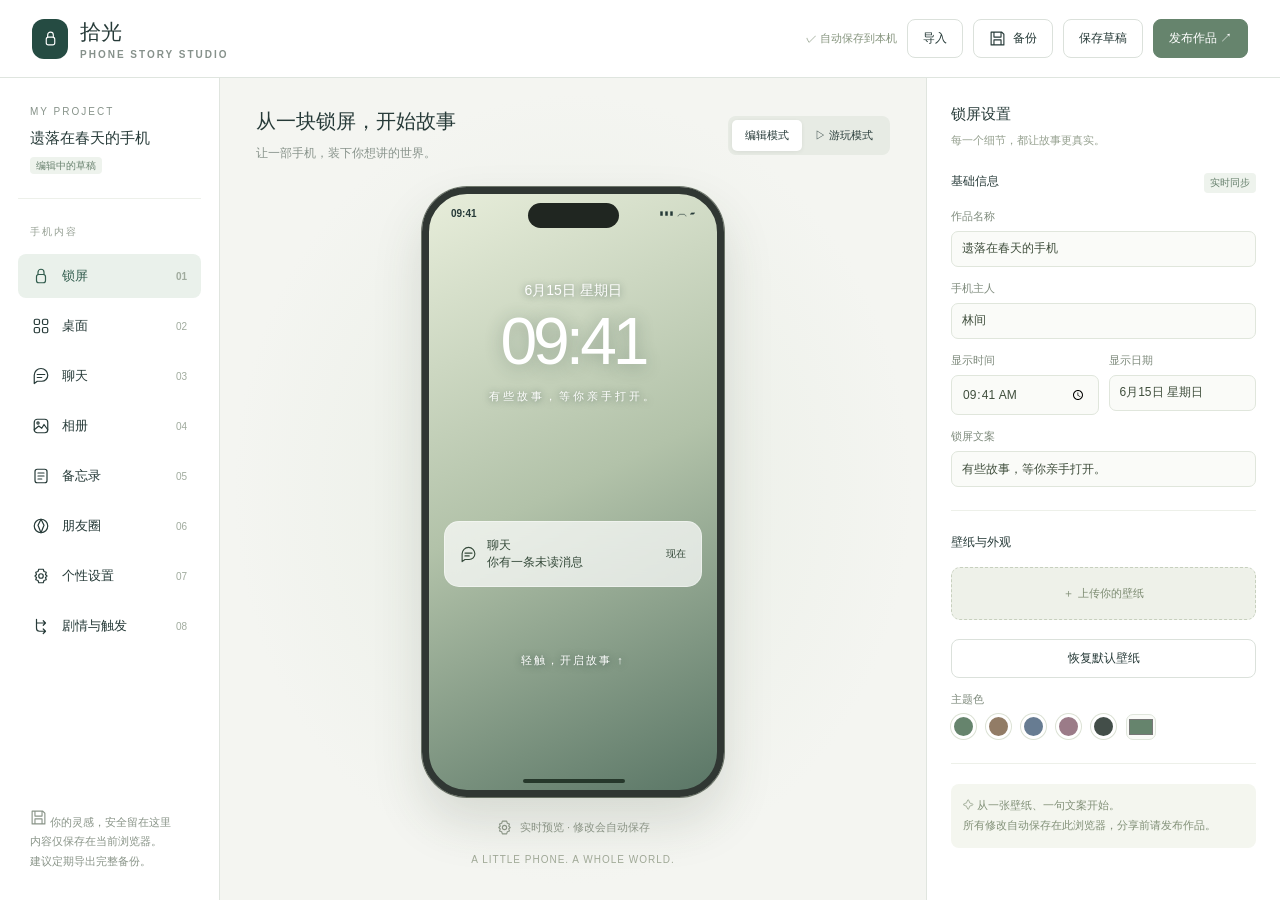
==== index.html @ 06dfac52 "Build Shiguang interactive phone story studio" ====
<!doctype html><html lang="zh-CN"><head><meta charset="UTF-8"><meta name="viewport" content="width=device-width,initial-scale=1"><title>拾光 · 手机故事工作室</title><link rel="stylesheet" href="style.css"></head><body><div id="root"></div><script src="app.js"></script></body></html>
---- style.css ----
:root{font-family:Inter,-apple-system,BlinkMacSystemFont,"Segoe UI","PingFang SC",sans-serif;color:#263a38;background:#f5f6f3;font-synthesis:none}*{box-sizing:border-box}body{margin:0}button,input,textarea,select{font:inherit}button{cursor:pointer;border:0;background:none;color:inherit}button:focus-visible,input:focus,textarea:focus,select:focus{outline:2px solid #599184;outline-offset:3px}header{height:78px;border-bottom:1px solid #dfe5df;background:#fff;display:flex;align-items:center;justify-content:space-between;padding:0 32px}.brand{display:flex;gap:12px;align-items:center;font-weight:700;font-size:21px}.logo{background:#254b42;color:#fff;width:36px;height:40px;border-radius:12px;display:grid;place-items:center}.brand small{font-size:10px;letter-spacing:2px;display:block;color:#86918b;margin-top:3px}.actions{display:flex;gap:10px;align-items:center}.btn{border:1px solid #dbe1db;border-radius:8px;background:#fff;padding:10px 15px;font-size:12px;display:inline-flex;gap:7px;align-items:center}.primary{background:#2e594e;color:white;border-color:#2e594e}.muted{color:#89948c;font-size:12px}.shell{display:grid;grid-template-columns:220px 1fr 354px;min-height:calc(100vh - 78px)}aside{background:#fff;border-right:1px solid #e0e5df;padding:28px 18px;display:flex;flex-direction:column}.project{padding:0 12px 25px;border-bottom:1px solid #edf0ea}.eyebrow{font-size:10px;letter-spacing:2px;color:#87938a;text-transform:uppercase}.project h3{font-size:15px;margin:12px 0 7px}.tag{font-size:10px;background:#eef3ed;color:#67806d;border-radius:4px;padding:3px 6px}.navtitle{font-size:10px;color:#96a094;letter-spacing:2px;margin:26px 12px 12px}.nav{display:flex;align-items:center;gap:12px;width:100%;text-align:left;padding:13px 14px;border-radius:8px;margin:3px 0;font-size:13px}.nav.active{background:#eaf1eb;color:#315c4d;font-weight:600}.nav svg{width:18px;height:18px}.nav span:last-child{margin-left:auto;font-size:10px;color:#a0ab9e}.storage{margin-top:auto;padding:22px 12px 0;font-size:11px;color:#899488;line-height:1.8}.stage{padding:30px 36px;background:radial-gradient(ellipse at center,#e8ede4 0, #f4f5f1 68%);display:flex;flex-direction:column;align-items:center}.stagebar{width:100%;display:flex;align-items:center;justify-content:space-between}.stagebar h1{font-size:20px;margin:0 0 8px;font-weight:600}.switch{display:flex;background:#e7ebe4;padding:4px;border-radius:8px}.switch button{font-size:11px;padding:8px 13px;border-radius:5px}.switch .active{background:white;box-shadow:0 1px 4px #0001}.phone{margin-top:25px;width:302px;height:610px;border:7px solid #303733;border-radius:45px;box-shadow:0 25px 50px #35433225,0 0 0 1px #70796d;position:relative;overflow:hidden;background:#edf1eb;flex-shrink:0}.island{position:absolute;z-index:5;top:9px;left:99px;width:91px;height:25px;background:#202621;border-radius:18px}.status{height:48px;display:flex;justify-content:space-between;padding:14px 22px;font-size:10px;font-weight:600;position:relative;z-index:3}.screen{height:calc(100% - 48px);overflow:auto;padding-bottom:24px}.homebar{position:absolute;bottom:7px;left:94px;width:102px;height:4px;background:#26382b;border-radius:4px;z-index:5}.wallpaper{background:linear-gradient(155deg,#e7edda,#b2c2a9 49%,#5a7666);background-size:cover;background-position:center}.lock{text-align:center;padding-top:40px;color:#f8faf3;text-shadow:0 2px 18px #173d3655}.lock .date{font-size:14px}.clock{font-size:66px;letter-spacing:-4px;font-weight:300;margin:3px 0}.lockquote{font-size:11px;letter-spacing:3px;margin-top:10px}.lockcard{margin:117px 15px 0;padding:15px;background:#ffffffb5;border:1px solid #ffffff66;border-radius:15px;color:#344939;text-align:left;backdrop-filter:blur(15px);text-shadow:none;font-size:12px;display:flex;gap:10px;align-items:center}.unlock{margin-top:65px;color:#fff;font-size:11px;letter-spacing:2px}.hint{margin-top:22px;font-size:11px;color:#90998b;display:flex;align-items:center;gap:7px}.editor{background:#fff;border-left:1px solid #e0e5df;padding:27px 24px;max-height:calc(100vh - 78px);overflow:auto}.editor h2{font-size:15px;margin:0 0 7px}.editor .sub{font-size:11px;color:#95a08f;line-height:1.7}.section{padding:23px 0;border-bottom:1px solid #edf0e9}.sectiontitle{font-size:12px;font-weight:600;margin-bottom:16px;display:flex;justify-content:space-between}label{display:block;font-size:11px;color:#7f8b7d;margin:14px 0 7px}input,textarea,select{width:100%;border:1px solid #e0e6dc;border-radius:7px;padding:10px;background:#fafbf8;color:#3f4e3c;font-size:12px}textarea{resize:vertical;min-height:73px}.row{display:flex;gap:10px}.row>*{min-width:0;flex:1}.upload{display:block;position:relative;background:#eef1e9;border:1px dashed #c7d0be;border-radius:9px;padding:18px;text-align:center;font-size:11px;color:#7c8b71;cursor:pointer}.upload input{position:absolute;inset:0;opacity:0;cursor:pointer}.swatches{display:flex;gap:10px}.swatch{width:25px;height:25px;border-radius:50%;border:3px solid #fff;box-shadow:0 0 0 1px #dce2d5}.tip{background:#f4f6ef;border-radius:8px;font-size:11px;line-height:1.8;padding:12px;color:#819077;margin-top:20px}.saved{font-size:11px;color:#84937c}.apphead{display:flex;align-items:center;gap:8px;padding:10px 14px 17px;border-bottom:1px solid #dce3d6;font-size:14px;font-weight:600}.apphead button{font-size:20px}.appcontent{padding:15px}.apps{display:grid;grid-template-columns:repeat(3,1fr);gap:25px 10px;padding:48px 20px}.appicon{width:51px;height:51px;background:#ffffffdd;border-radius:15px;display:grid;place-items:center;margin:0 auto 8px;box-shadow:0 3px 10px #22342215}.appicon svg{width:24px;height:24px}.appbutton{font-size:10px;color:white}.contact{display:flex;gap:11px;padding:15px 0;border-bottom:1px solid #e4e8df;text-align:left;width:100%;align-items:center}.avatar{width:37px;height:37px;border-radius:12px;background:#d1dccb;display:grid;place-items:center;object-fit:cover;flex-shrink:0;font-size:14px}.contact strong{font-size:12px;display:block;margin-bottom:5px}.contact small{font-size:10px;color:#8a9586}.messages{padding:12px}.bubble{display:flex;gap:8px;margin:16px 0;font-size:11px;align-items:flex-start}.bubble.me{flex-direction:row-reverse}.bubble p{margin:0;background:white;padding:11px;border-radius:2px 12px 12px;max-width:185px;line-height:1.7}.bubble.me p{background:#c7d8ba;border-radius:12px 2px 12px 12px}.bubble img.media{max-width:165px;border-radius:8px}.msgtime{text-align:center;font-size:9px;color:#9aa391}.card{padding:14px;background:white;border-radius:10px;margin-bottom:12px;font-size:12px;line-height:1.7;text-align:left;width:100%}.card small{color:#8e9a88;font-size:10px}.grid{display:grid;grid-template-columns:1fr 1fr;gap:7px}.photo{width:100%;aspect-ratio:1;object-fit:cover;border-radius:7px}.empty{font-size:12px;color:#87917e;text-align:center;padding:40px 10px}.item{padding:12px;background:#f6f8f2;border-radius:8px;margin:10px 0;font-size:11px;line-height:1.6}.itemtools{display:flex;justify-content:flex-end;gap:10px;margin-top:8px}.itemtools button{font-size:11px;color:#8a957d}.wide{width:100%;justify-content:center;margin-top:12px}.notice{position:fixed;bottom:25px;left:50%;transform:translateX(-50%);padding:12px 23px;border-radius:9px;background:#2b483f;color:white;font-size:12px;z-index:100;box-shadow:0 4px 20px #0002}.footer-note{font-size:10px;letter-spacing:1px;color:#a1aa98;margin-top:18px}.password{width:180px;margin:40px auto 0}.password input{text-align:center;background:#ffffffb0}.play .editor{opacity:.5;pointer-events:none}svg{width:17px;height:17px;fill:none;stroke:currentColor;stroke-width:1.6;stroke-linecap:round;stroke-linejoin:round}dialog{border:1px solid #dbe2d6;border-radius:16px;padding:25px;max-width:440px;color:#334832}dialog::backdrop{background:#122c2666}dialog p{font-size:13px;line-height:1.8}.visitor .shell{display:block}.visitor .stage{min-height:100vh}.visitor header,.visitor aside,.visitor .editor{display:none}@media(min-width:1450px){.phone{width:326px;height:654px}.island{left:111px}.homebar{left:105px}.lockcard{margin-top:140px}}@media(max-width:1100px){.shell{grid-template-columns:180px 1fr 310px}.stage{padding:25px 15px}.stagebar{gap:12px}.stagebar h1{font-size:17px}.switch button{padding:8px}.editor{padding:24px 18px}header{padding:0 20px}}@media(max-width:820px){header{height:68px;padding:0 15px}.brand{font-size:17px}.actions .secondary{display:none}.shell{grid-template-columns:1fr}.shell aside{padding:8px;display:flex;flex-direction:row;overflow:auto;border-bottom:1px solid #ddd}.project,.navtitle,.storage{display:none}.nav{width:auto;white-space:nowrap;font-size:11px;padding:10px}.nav span:last-child{display:none}.stage{padding:22px 20px}.editor{max-height:none;border-top:1px solid #ddd;padding:25px}.phone{margin-top:24px}.section{max-width:550px}.actions{gap:5px}.btn{padding:9px 11px}.saved{display:none}.footer-note{margin-bottom:10px}.play .editor{display:none}}@media(prefers-reduced-motion:no-preference){.screen{animation:appear .25s ease}@keyframes appear{from{opacity:.5;transform:translateY(4px)}to{opacity:1;transform:none}}}
.bubble.me p{background:color-mix(in srgb,var(--theme) 30%,white)}.primary{background:var(--theme,#2e594e);border-color:var(--theme,#2e594e)}
.lock .date,.lockquote,.unlock{color:#fff;text-shadow:0 1px 7px #213b3399}.clock{color:#fff;text-shadow:0 2px 18px #213b3355}
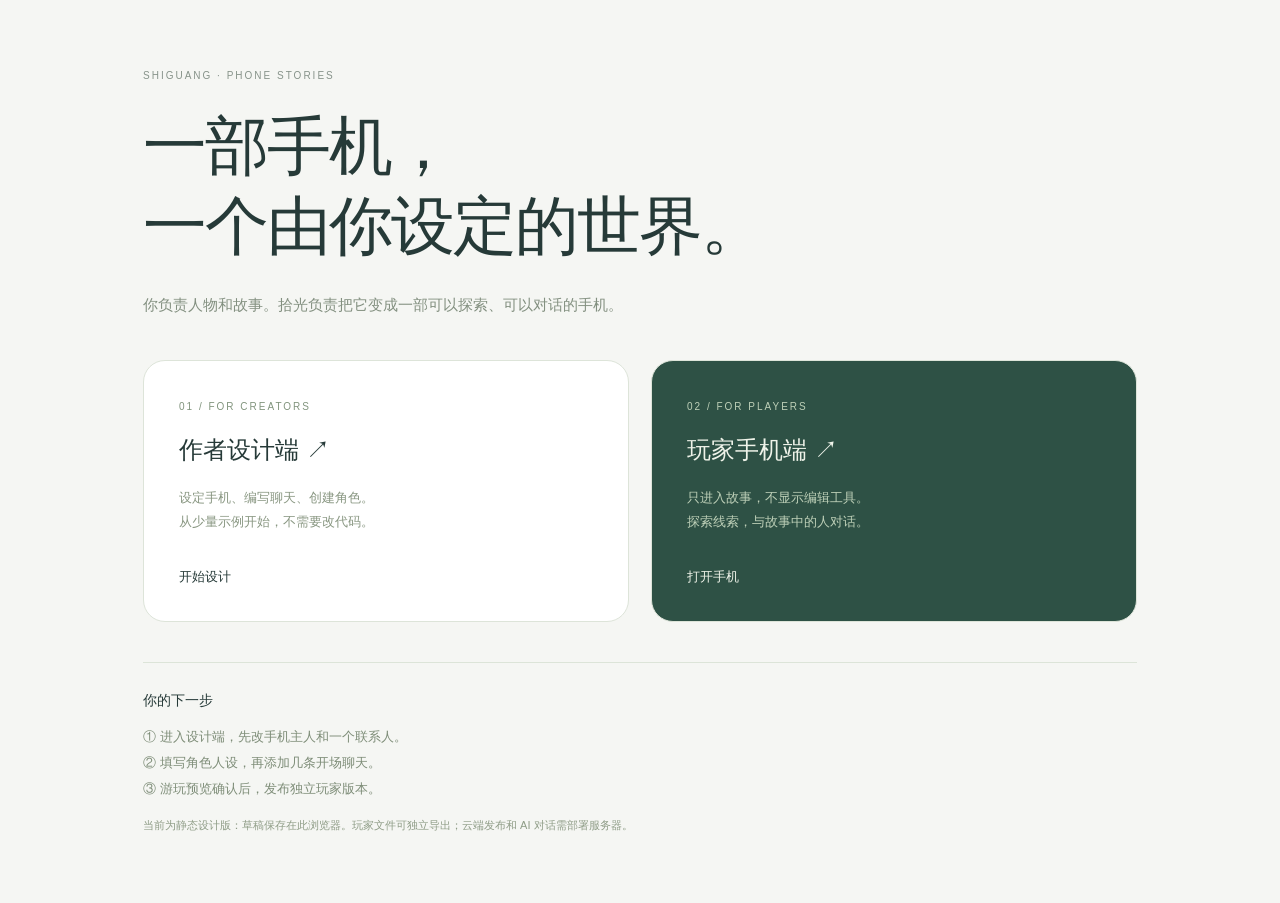
==== commit f340d22d: "Separate creator studio and player app with authenticated publishing and AI roles" ====
--- a/index.html
+++ b/index.html
@@ -1 +1 @@
-<!doctype html><html lang="zh-CN"><head><meta charset="UTF-8"><meta name="viewport" content="width=device-width,initial-scale=1"><title>拾光 · 手机故事工作室</title><link rel="stylesheet" href="style.css"></head><body><div id="root"></div><script src="app.js"></script></body></html>
+<!doctype html><html lang="zh-CN"><meta charset="UTF-8"><meta name="viewport" content="width=device-width,initial-scale=1"><title>拾光 · 创作你的手机故事</title><link rel="stylesheet" href="style.css"><link rel="manifest" href="manifest.webmanifest"><main class="welcome"><div class="eyebrow">SHIGUANG · PHONE STORIES</div><h1>一部手机，<br>一个由你设定的世界。</h1><p>你负责人物和故事。拾光负责把它变成一部可以探索、可以对话的手机。</p><div class="welcome-grid"><a class="welcome-card" href="studio.html"><span>01 / FOR CREATORS</span><h2>作者设计端 ↗</h2><p>设定手机、编写聊天、创建角色。<br>从少量示例开始，不需要改代码。</p><b>开始设计</b></a><a class="welcome-card dark" href="play.html"><span>02 / FOR PLAYERS</span><h2>玩家手机端 ↗</h2><p>只进入故事，不显示编辑工具。<br>探索线索，与故事中的人对话。</p><b>打开手机</b></a></div><div class="journey"><h3>你的下一步</h3><p>① 进入设计端，先改手机主人和一个联系人。<br>② 填写角色人设，再添加几条开场聊天。<br>③ 游玩预览确认后，发布独立玩家版本。</p><small id="connection-state">正在检查存储方式…</small></div></main><script src="portal.js"></script></html>
--- a/style.css
+++ b/style.css
@@ -1,3 +1,4 @@
 :root{font-family:Inter,-apple-system,BlinkMacSystemFont,"Segoe UI","PingFang SC",sans-serif;color:#263a38;background:#f5f6f3;font-synthesis:none}*{box-sizing:border-box}body{margin:0}button,input,textarea,select{font:inherit}button{cursor:pointer;border:0;background:none;color:inherit}button:focus-visible,input:focus,textarea:focus,select:focus{outline:2px solid #599184;outline-offset:3px}header{height:78px;border-bottom:1px solid #dfe5df;background:#fff;display:flex;align-items:center;justify-content:space-between;padding:0 32px}.brand{display:flex;gap:12px;align-items:center;font-weight:700;font-size:21px}.logo{background:#254b42;color:#fff;width:36px;height:40px;border-radius:12px;display:grid;place-items:center}.brand small{font-size:10px;letter-spacing:2px;display:block;color:#86918b;margin-top:3px}.actions{display:flex;gap:10px;align-items:center}.btn{border:1px solid #dbe1db;border-radius:8px;background:#fff;padding:10px 15px;font-size:12px;display:inline-flex;gap:7px;align-items:center}.primary{background:#2e594e;color:white;border-color:#2e594e}.muted{color:#89948c;font-size:12px}.shell{display:grid;grid-template-columns:220px 1fr 354px;min-height:calc(100vh - 78px)}aside{background:#fff;border-right:1px solid #e0e5df;padding:28px 18px;display:flex;flex-direction:column}.project{padding:0 12px 25px;border-bottom:1px solid #edf0ea}.eyebrow{font-size:10px;letter-spacing:2px;color:#87938a;text-transform:uppercase}.project h3{font-size:15px;margin:12px 0 7px}.tag{font-size:10px;background:#eef3ed;color:#67806d;border-radius:4px;padding:3px 6px}.navtitle{font-size:10px;color:#96a094;letter-spacing:2px;margin:26px 12px 12px}.nav{display:flex;align-items:center;gap:12px;width:100%;text-align:left;padding:13px 14px;border-radius:8px;margin:3px 0;font-size:13px}.nav.active{background:#eaf1eb;color:#315c4d;font-weight:600}.nav svg{width:18px;height:18px}.nav span:last-child{margin-left:auto;font-size:10px;color:#a0ab9e}.storage{margin-top:auto;padding:22px 12px 0;font-size:11px;color:#899488;line-height:1.8}.stage{padding:30px 36px;background:radial-gradient(ellipse at center,#e8ede4 0, #f4f5f1 68%);display:flex;flex-direction:column;align-items:center}.stagebar{width:100%;display:flex;align-items:center;justify-content:space-between}.stagebar h1{font-size:20px;margin:0 0 8px;font-weight:600}.switch{display:flex;background:#e7ebe4;padding:4px;border-radius:8px}.switch button{font-size:11px;padding:8px 13px;border-radius:5px}.switch .active{background:white;box-shadow:0 1px 4px #0001}.phone{margin-top:25px;width:302px;height:610px;border:7px solid #303733;border-radius:45px;box-shadow:0 25px 50px #35433225,0 0 0 1px #70796d;position:relative;overflow:hidden;background:#edf1eb;flex-shrink:0}.island{position:absolute;z-index:5;top:9px;left:99px;width:91px;height:25px;background:#202621;border-radius:18px}.status{height:48px;display:flex;justify-content:space-between;padding:14px 22px;font-size:10px;font-weight:600;position:relative;z-index:3}.screen{height:calc(100% - 48px);overflow:auto;padding-bottom:24px}.homebar{position:absolute;bottom:7px;left:94px;width:102px;height:4px;background:#26382b;border-radius:4px;z-index:5}.wallpaper{background:linear-gradient(155deg,#e7edda,#b2c2a9 49%,#5a7666);background-size:cover;background-position:center}.lock{text-align:center;padding-top:40px;color:#f8faf3;text-shadow:0 2px 18px #173d3655}.lock .date{font-size:14px}.clock{font-size:66px;letter-spacing:-4px;font-weight:300;margin:3px 0}.lockquote{font-size:11px;letter-spacing:3px;margin-top:10px}.lockcard{margin:117px 15px 0;padding:15px;background:#ffffffb5;border:1px solid #ffffff66;border-radius:15px;color:#344939;text-align:left;backdrop-filter:blur(15px);text-shadow:none;font-size:12px;display:flex;gap:10px;align-items:center}.unlock{margin-top:65px;color:#fff;font-size:11px;letter-spacing:2px}.hint{margin-top:22px;font-size:11px;color:#90998b;display:flex;align-items:center;gap:7px}.editor{background:#fff;border-left:1px solid #e0e5df;padding:27px 24px;max-height:calc(100vh - 78px);overflow:auto}.editor h2{font-size:15px;margin:0 0 7px}.editor .sub{font-size:11px;color:#95a08f;line-height:1.7}.section{padding:23px 0;border-bottom:1px solid #edf0e9}.sectiontitle{font-size:12px;font-weight:600;margin-bottom:16px;display:flex;justify-content:space-between}label{display:block;font-size:11px;color:#7f8b7d;margin:14px 0 7px}input,textarea,select{width:100%;border:1px solid #e0e6dc;border-radius:7px;padding:10px;background:#fafbf8;color:#3f4e3c;font-size:12px}textarea{resize:vertical;min-height:73px}.row{display:flex;gap:10px}.row>*{min-width:0;flex:1}.upload{display:block;position:relative;background:#eef1e9;border:1px dashed #c7d0be;border-radius:9px;padding:18px;text-align:center;font-size:11px;color:#7c8b71;cursor:pointer}.upload input{position:absolute;inset:0;opacity:0;cursor:pointer}.swatches{display:flex;gap:10px}.swatch{width:25px;height:25px;border-radius:50%;border:3px solid #fff;box-shadow:0 0 0 1px #dce2d5}.tip{background:#f4f6ef;border-radius:8px;font-size:11px;line-height:1.8;padding:12px;color:#819077;margin-top:20px}.saved{font-size:11px;color:#84937c}.apphead{display:flex;align-items:center;gap:8px;padding:10px 14px 17px;border-bottom:1px solid #dce3d6;font-size:14px;font-weight:600}.apphead button{font-size:20px}.appcontent{padding:15px}.apps{display:grid;grid-template-columns:repeat(3,1fr);gap:25px 10px;padding:48px 20px}.appicon{width:51px;height:51px;background:#ffffffdd;border-radius:15px;display:grid;place-items:center;margin:0 auto 8px;box-shadow:0 3px 10px #22342215}.appicon svg{width:24px;height:24px}.appbutton{font-size:10px;color:white}.contact{display:flex;gap:11px;padding:15px 0;border-bottom:1px solid #e4e8df;text-align:left;width:100%;align-items:center}.avatar{width:37px;height:37px;border-radius:12px;background:#d1dccb;display:grid;place-items:center;object-fit:cover;flex-shrink:0;font-size:14px}.contact strong{font-size:12px;display:block;margin-bottom:5px}.contact small{font-size:10px;color:#8a9586}.messages{padding:12px}.bubble{display:flex;gap:8px;margin:16px 0;font-size:11px;align-items:flex-start}.bubble.me{flex-direction:row-reverse}.bubble p{margin:0;background:white;padding:11px;border-radius:2px 12px 12px;max-width:185px;line-height:1.7}.bubble.me p{background:#c7d8ba;border-radius:12px 2px 12px 12px}.bubble img.media{max-width:165px;border-radius:8px}.msgtime{text-align:center;font-size:9px;color:#9aa391}.card{padding:14px;background:white;border-radius:10px;margin-bottom:12px;font-size:12px;line-height:1.7;text-align:left;width:100%}.card small{color:#8e9a88;font-size:10px}.grid{display:grid;grid-template-columns:1fr 1fr;gap:7px}.photo{width:100%;aspect-ratio:1;object-fit:cover;border-radius:7px}.empty{font-size:12px;color:#87917e;text-align:center;padding:40px 10px}.item{padding:12px;background:#f6f8f2;border-radius:8px;margin:10px 0;font-size:11px;line-height:1.6}.itemtools{display:flex;justify-content:flex-end;gap:10px;margin-top:8px}.itemtools button{font-size:11px;color:#8a957d}.wide{width:100%;justify-content:center;margin-top:12px}.notice{position:fixed;bottom:25px;left:50%;transform:translateX(-50%);padding:12px 23px;border-radius:9px;background:#2b483f;color:white;font-size:12px;z-index:100;box-shadow:0 4px 20px #0002}.footer-note{font-size:10px;letter-spacing:1px;color:#a1aa98;margin-top:18px}.password{width:180px;margin:40px auto 0}.password input{text-align:center;background:#ffffffb0}.play .editor{opacity:.5;pointer-events:none}svg{width:17px;height:17px;fill:none;stroke:currentColor;stroke-width:1.6;stroke-linecap:round;stroke-linejoin:round}dialog{border:1px solid #dbe2d6;border-radius:16px;padding:25px;max-width:440px;color:#334832}dialog::backdrop{background:#122c2666}dialog p{font-size:13px;line-height:1.8}.visitor .shell{display:block}.visitor .stage{min-height:100vh}.visitor header,.visitor aside,.visitor .editor{display:none}@media(min-width:1450px){.phone{width:326px;height:654px}.island{left:111px}.homebar{left:105px}.lockcard{margin-top:140px}}@media(max-width:1100px){.shell{grid-template-columns:180px 1fr 310px}.stage{padding:25px 15px}.stagebar{gap:12px}.stagebar h1{font-size:17px}.switch button{padding:8px}.editor{padding:24px 18px}header{padding:0 20px}}@media(max-width:820px){header{height:68px;padding:0 15px}.brand{font-size:17px}.actions .secondary{display:none}.shell{grid-template-columns:1fr}.shell aside{padding:8px;display:flex;flex-direction:row;overflow:auto;border-bottom:1px solid #ddd}.project,.navtitle,.storage{display:none}.nav{width:auto;white-space:nowrap;font-size:11px;padding:10px}.nav span:last-child{display:none}.stage{padding:22px 20px}.editor{max-height:none;border-top:1px solid #ddd;padding:25px}.phone{margin-top:24px}.section{max-width:550px}.actions{gap:5px}.btn{padding:9px 11px}.saved{display:none}.footer-note{margin-bottom:10px}.play .editor{display:none}}@media(prefers-reduced-motion:no-preference){.screen{animation:appear .25s ease}@keyframes appear{from{opacity:.5;transform:translateY(4px)}to{opacity:1;transform:none}}}
 .bubble.me p{background:color-mix(in srgb,var(--theme) 30%,white)}.primary{background:var(--theme,#2e594e);border-color:var(--theme,#2e594e)}
 .lock .date,.lockquote,.unlock{color:#fff;text-shadow:0 1px 7px #213b3399}.clock{color:#fff;text-shadow:0 2px 18px #213b3355}
+a{color:inherit;text-decoration:none}.welcome{max-width:1050px;margin:auto;padding:70px 28px}.welcome h1{font-size:clamp(35px,6vw,64px);font-weight:500;letter-spacing:-2px;line-height:1.25;margin:25px 0}.welcome>p{max-width:580px;color:#839080;font-size:15px;line-height:1.9}.welcome-grid{display:grid;grid-template-columns:1fr 1fr;gap:22px;margin:40px 0}.welcome-card{background:white;border:1px solid #dde4d9;border-radius:22px;padding:35px;transition:transform .2s}.welcome-card:hover{transform:translateY(-4px)}.welcome-card span{font-size:10px;letter-spacing:2px;color:#81947d}.welcome-card h2{font-size:24px;font-weight:500;margin:20px 0}.welcome-card p{font-size:13px;line-height:1.9;color:#899782}.welcome-card b{display:inline-block;margin-top:20px;font-size:13px}.welcome-card.dark{background:#2e5145;color:#eff3e9}.welcome-card.dark p,.welcome-card.dark span{color:#bed0b8}.journey{border-top:1px solid #dce4d8;padding-top:15px}.journey h3{font-size:14px}.journey p{font-size:13px;line-height:2;color:#7e8d78}.journey small{font-size:11px;color:#8e9c86}.visitor .stagebar,.visitor .hint,.visitor .footer-note{display:none}.visitor .stage{padding:0;justify-content:center;background:#18231d;min-height:100dvh}.visitor .phone{margin:0}.visitor .phone .screen{height:calc(100% - 48px)}.login-error{color:#aa5145;font-size:12px}#ai-chat{padding-top:10px}#ai-chat textarea{background:white}@media(max-width:600px){.welcome{padding:40px 22px}.welcome-grid{grid-template-columns:1fr;gap:15px;margin:28px 0}.welcome-card{padding:25px}.visitor .phone{width:100%;height:100dvh;border:0;border-radius:0;box-shadow:none}.visitor .island{left:calc(50% - 45px)}.visitor .homebar{left:calc(50% - 51px)}.visitor .lockcard{margin-top:clamp(90px,20vh,230px)}.visitor .apps{padding-top:60px}.visitor .appcontent{padding:20px}.visitor .bubble p{max-width:70vw}.visitor .lock{padding-top:60px}}
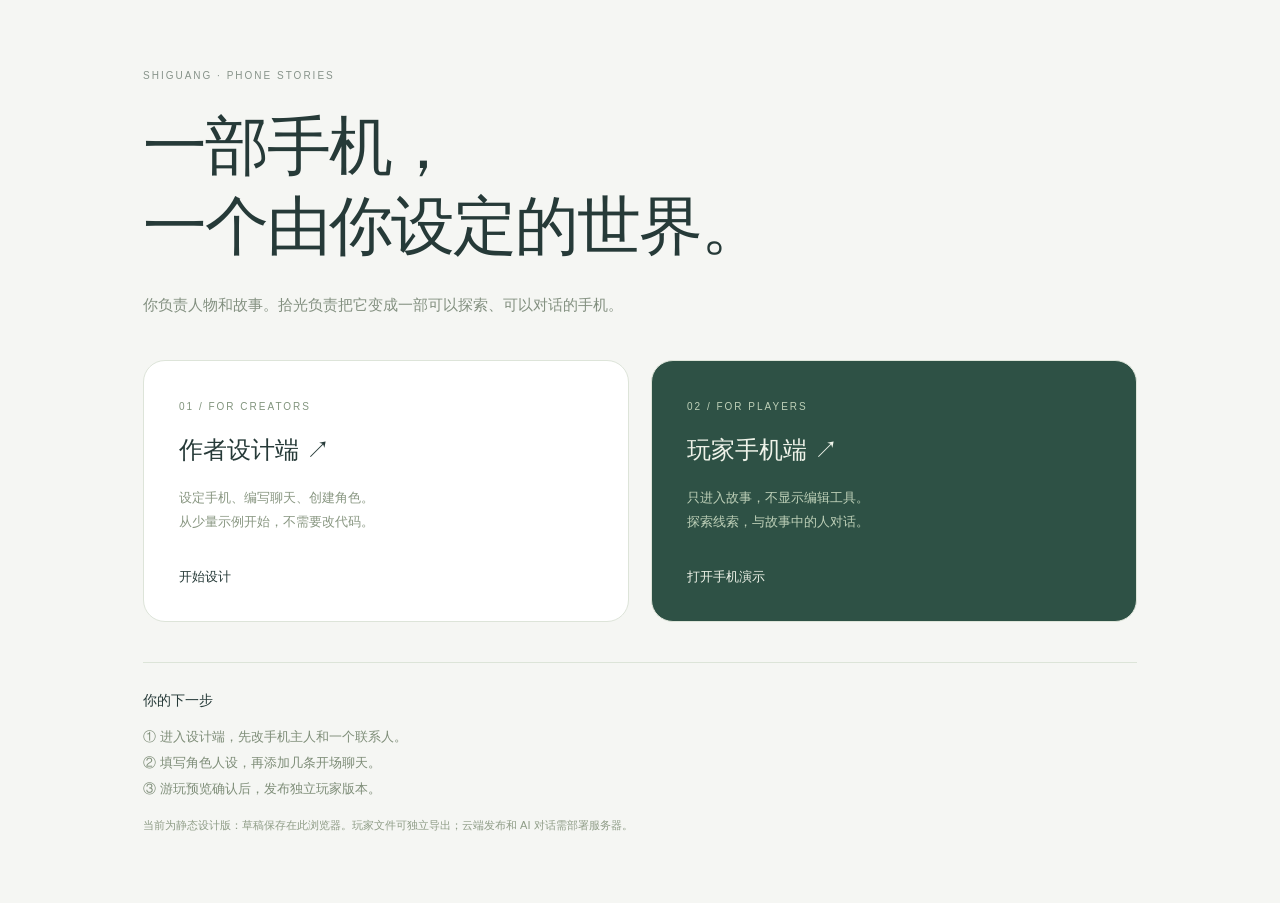
==== commit 19ff3c54: "Build realistic phone with WeChat navigation, six-digit lock, mom character and local Ollama package" ====
--- a/index.html
+++ b/index.html
@@ -1 +1 @@
-<!doctype html><html lang="zh-CN"><meta charset="UTF-8"><meta name="viewport" content="width=device-width,initial-scale=1"><title>拾光 · 创作你的手机故事</title><link rel="stylesheet" href="style.css"><link rel="manifest" href="manifest.webmanifest"><main class="welcome"><div class="eyebrow">SHIGUANG · PHONE STORIES</div><h1>一部手机，<br>一个由你设定的世界。</h1><p>你负责人物和故事。拾光负责把它变成一部可以探索、可以对话的手机。</p><div class="welcome-grid"><a class="welcome-card" href="studio.html"><span>01 / FOR CREATORS</span><h2>作者设计端 ↗</h2><p>设定手机、编写聊天、创建角色。<br>从少量示例开始，不需要改代码。</p><b>开始设计</b></a><a class="welcome-card dark" href="play.html"><span>02 / FOR PLAYERS</span><h2>玩家手机端 ↗</h2><p>只进入故事，不显示编辑工具。<br>探索线索，与故事中的人对话。</p><b>打开手机</b></a></div><div class="journey"><h3>你的下一步</h3><p>① 进入设计端，先改手机主人和一个联系人。<br>② 填写角色人设，再添加几条开场聊天。<br>③ 游玩预览确认后，发布独立玩家版本。</p><small id="connection-state">正在检查存储方式…</small></div></main><script src="portal.js"></script></html>
+<!doctype html><html lang="zh-CN"><meta charset="UTF-8"><meta name="viewport" content="width=device-width,initial-scale=1"><title>拾光 · 创作你的手机故事</title><link rel="stylesheet" href="style.css?v=kun1"><link rel="manifest" href="manifest.webmanifest"><main class="welcome"><div class="eyebrow">SHIGUANG · PHONE STORIES</div><h1>一部手机，<br>一个由你设定的世界。</h1><p>你负责人物和故事。拾光负责把它变成一部可以探索、可以对话的手机。</p><div class="welcome-grid"><a class="welcome-card" href="studio.html"><span>01 / FOR CREATORS</span><h2>作者设计端 ↗</h2><p>设定手机、编写聊天、创建角色。<br>从少量示例开始，不需要改代码。</p><b>开始设计</b></a><a class="welcome-card dark" id="player-entry" href="demo.html"><span>02 / FOR PLAYERS</span><h2>玩家手机端 ↗</h2><p>只进入故事，不显示编辑工具。<br>探索线索，与故事中的人对话。</p><b>打开手机演示</b></a></div><div class="journey"><h3>你的下一步</h3><p>① 进入设计端，先改手机主人和一个联系人。<br>② 填写角色人设，再添加几条开场聊天。<br>③ 游玩预览确认后，发布独立玩家版本。</p><small id="connection-state">正在检查存储方式…</small></div></main><script src="portal.js"></script></html>
--- a/style.css
+++ b/style.css
@@ -2,3 +2,4 @@
 .bubble.me p{background:color-mix(in srgb,var(--theme) 30%,white)}.primary{background:var(--theme,#2e594e);border-color:var(--theme,#2e594e)}
 .lock .date,.lockquote,.unlock{color:#fff;text-shadow:0 1px 7px #213b3399}.clock{color:#fff;text-shadow:0 2px 18px #213b3355}
 a{color:inherit;text-decoration:none}.welcome{max-width:1050px;margin:auto;padding:70px 28px}.welcome h1{font-size:clamp(35px,6vw,64px);font-weight:500;letter-spacing:-2px;line-height:1.25;margin:25px 0}.welcome>p{max-width:580px;color:#839080;font-size:15px;line-height:1.9}.welcome-grid{display:grid;grid-template-columns:1fr 1fr;gap:22px;margin:40px 0}.welcome-card{background:white;border:1px solid #dde4d9;border-radius:22px;padding:35px;transition:transform .2s}.welcome-card:hover{transform:translateY(-4px)}.welcome-card span{font-size:10px;letter-spacing:2px;color:#81947d}.welcome-card h2{font-size:24px;font-weight:500;margin:20px 0}.welcome-card p{font-size:13px;line-height:1.9;color:#899782}.welcome-card b{display:inline-block;margin-top:20px;font-size:13px}.welcome-card.dark{background:#2e5145;color:#eff3e9}.welcome-card.dark p,.welcome-card.dark span{color:#bed0b8}.journey{border-top:1px solid #dce4d8;padding-top:15px}.journey h3{font-size:14px}.journey p{font-size:13px;line-height:2;color:#7e8d78}.journey small{font-size:11px;color:#8e9c86}.visitor .stagebar,.visitor .hint,.visitor .footer-note{display:none}.visitor .stage{padding:0;justify-content:center;background:#18231d;min-height:100dvh}.visitor .phone{margin:0}.visitor .phone .screen{height:calc(100% - 48px)}.login-error{color:#aa5145;font-size:12px}#ai-chat{padding-top:10px}#ai-chat textarea{background:white}@media(max-width:600px){.welcome{padding:40px 22px}.welcome-grid{grid-template-columns:1fr;gap:15px;margin:28px 0}.welcome-card{padding:25px}.visitor .phone{width:100%;height:100dvh;border:0;border-radius:0;box-shadow:none}.visitor .island{left:calc(50% - 45px)}.visitor .homebar{left:calc(50% - 51px)}.visitor .lockcard{margin-top:clamp(90px,20vh,230px)}.visitor .apps{padding-top:60px}.visitor .appcontent{padding:20px}.visitor .bubble p{max-width:70vw}.visitor .lock{padding-top:60px}}
+.intro-copy{white-space:pre-wrap;line-height:1.9!important}.intro-dialog{width:min(430px,calc(100vw - 32px))}.template-dialog{width:min(650px,calc(100vw - 24px));max-width:650px}.template-preview{max-height:46vh;overflow:auto;border:1px solid #e0e6da;background:#f7f9f4;padding:16px;border-radius:10px;margin-top:12px}.template-preview p{white-space:pre-wrap;font-size:12px}.template-preview small{color:#8c997f}details{margin:18px 0}summary{font-size:12px;cursor:pointer;color:#476b51}.ai-state{font-size:11px;background:#edf2e8;border-radius:6px;margin-top:14px;padding:10px;line-height:1.7}.crop-dialog{width:min(440px,calc(100vw - 20px));max-height:94dvh;overflow:auto}.crop-dialog canvas{display:block;margin:12px auto;max-width:100%;width:auto;height:300px;border-radius:12px;touch-action:none;cursor:grab;box-shadow:0 0 0 1px #cfd9c7}.crop-dialog input[type=range]{padding:0;accent-color:#557c5a}.crop-dialog label{margin-top:9px}.shell>*,.stagebar>*{min-width:0}dialog{max-height:92dvh;overflow:auto}.editor textarea[data-ai]{min-height:100px}@media(max-width:600px){header{height:auto;min-height:90px;flex-wrap:wrap;gap:12px;padding:12px 15px}.actions{width:100%;justify-content:space-between}.actions .btn{font-size:11px;padding:8px}.shell aside{max-width:100vw}.stagebar{flex-wrap:wrap;gap:14px}.stagebar .switch{margin-left:auto}.crop-dialog canvas{height:260px}.template-dialog{padding:20px}.nav{flex-shrink:0}.editor textarea[data-ai]{min-height:130px}}
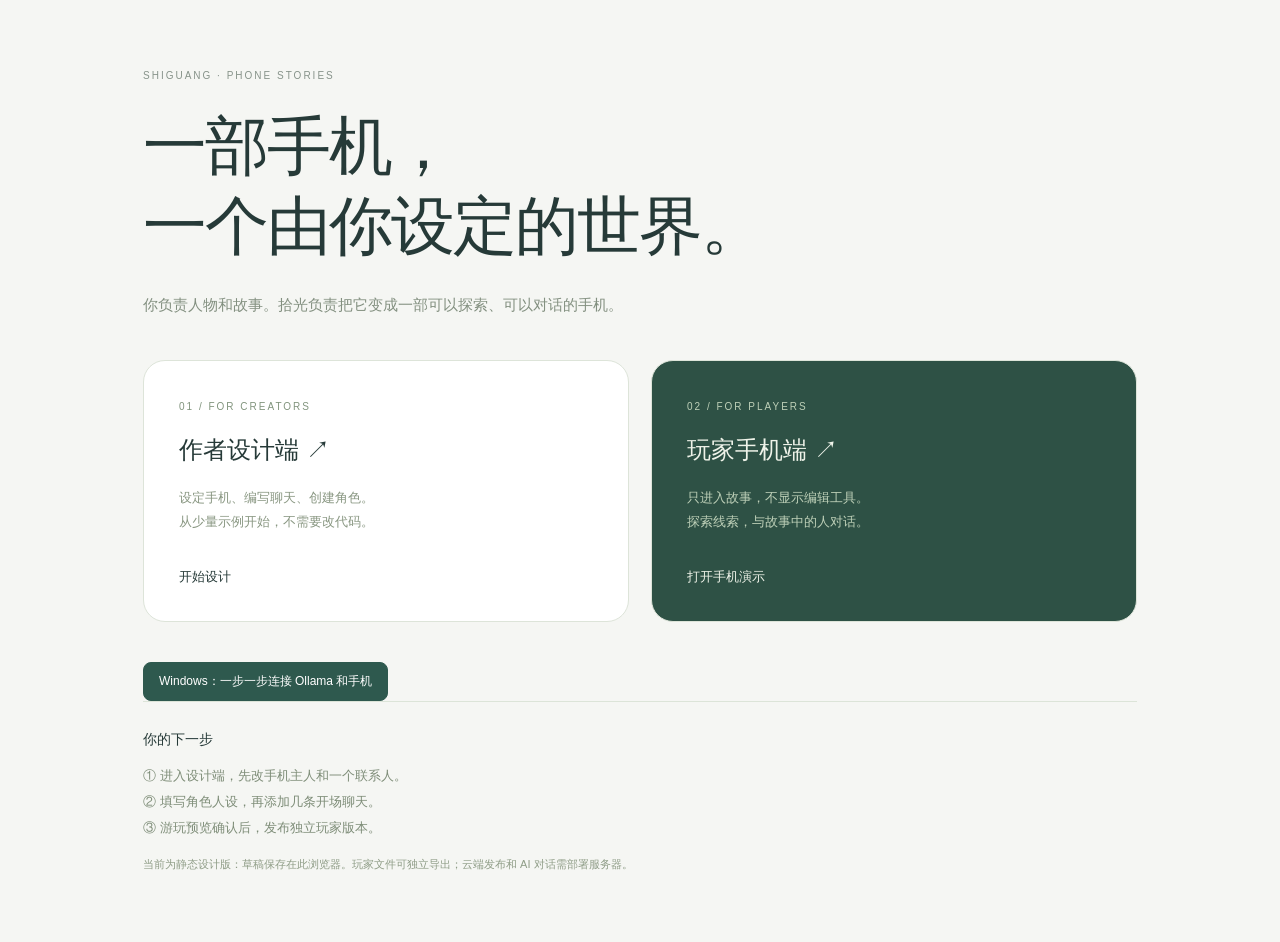
==== commit 672467cf: "Add step-by-step Windows Ollama setup, visual connection helper, utility apps and subtle scroll indi" ====
--- a/index.html
+++ b/index.html
@@ -1 +1 @@
-<!doctype html><html lang="zh-CN"><meta charset="UTF-8"><meta name="viewport" content="width=device-width,initial-scale=1"><title>拾光 · 创作你的手机故事</title><link rel="stylesheet" href="style.css?v=kun1"><link rel="manifest" href="manifest.webmanifest"><main class="welcome"><div class="eyebrow">SHIGUANG · PHONE STORIES</div><h1>一部手机，<br>一个由你设定的世界。</h1><p>你负责人物和故事。拾光负责把它变成一部可以探索、可以对话的手机。</p><div class="welcome-grid"><a class="welcome-card" href="studio.html"><span>01 / FOR CREATORS</span><h2>作者设计端 ↗</h2><p>设定手机、编写聊天、创建角色。<br>从少量示例开始，不需要改代码。</p><b>开始设计</b></a><a class="welcome-card dark" id="player-entry" href="demo.html"><span>02 / FOR PLAYERS</span><h2>玩家手机端 ↗</h2><p>只进入故事，不显示编辑工具。<br>探索线索，与故事中的人对话。</p><b>打开手机演示</b></a></div><div class="journey"><h3>你的下一步</h3><p>① 进入设计端，先改手机主人和一个联系人。<br>② 填写角色人设，再添加几条开场聊天。<br>③ 游玩预览确认后，发布独立玩家版本。</p><small id="connection-state">正在检查存储方式…</small></div></main><script src="portal.js"></script></html>
+<!doctype html><html lang="zh-CN"><meta charset="UTF-8"><meta name="viewport" content="width=device-width,initial-scale=1"><title>拾光 · 创作你的手机故事</title><link rel="stylesheet" href="style.css?v=kun1"><link rel="manifest" href="manifest.webmanifest"><main class="welcome"><div class="eyebrow">SHIGUANG · PHONE STORIES</div><h1>一部手机，<br>一个由你设定的世界。</h1><p>你负责人物和故事。拾光负责把它变成一部可以探索、可以对话的手机。</p><div class="welcome-grid"><a class="welcome-card" href="studio.html"><span>01 / FOR CREATORS</span><h2>作者设计端 ↗</h2><p>设定手机、编写聊天、创建角色。<br>从少量示例开始，不需要改代码。</p><b>开始设计</b></a><a class="welcome-card dark" id="player-entry" href="demo.html"><span>02 / FOR PLAYERS</span><h2>玩家手机端 ↗</h2><p>只进入故事，不显示编辑工具。<br>探索线索，与故事中的人对话。</p><b>打开手机演示</b></a></div><div class="buttons"><a class="btn primary" href="help-ollama.html">Windows：一步一步连接 Ollama 和手机</a></div><div class="journey"><h3>你的下一步</h3><p>① 进入设计端，先改手机主人和一个联系人。<br>② 填写角色人设，再添加几条开场聊天。<br>③ 游玩预览确认后，发布独立玩家版本。</p><small id="connection-state">正在检查存储方式…</small></div></main><script src="portal.js"></script></html>
